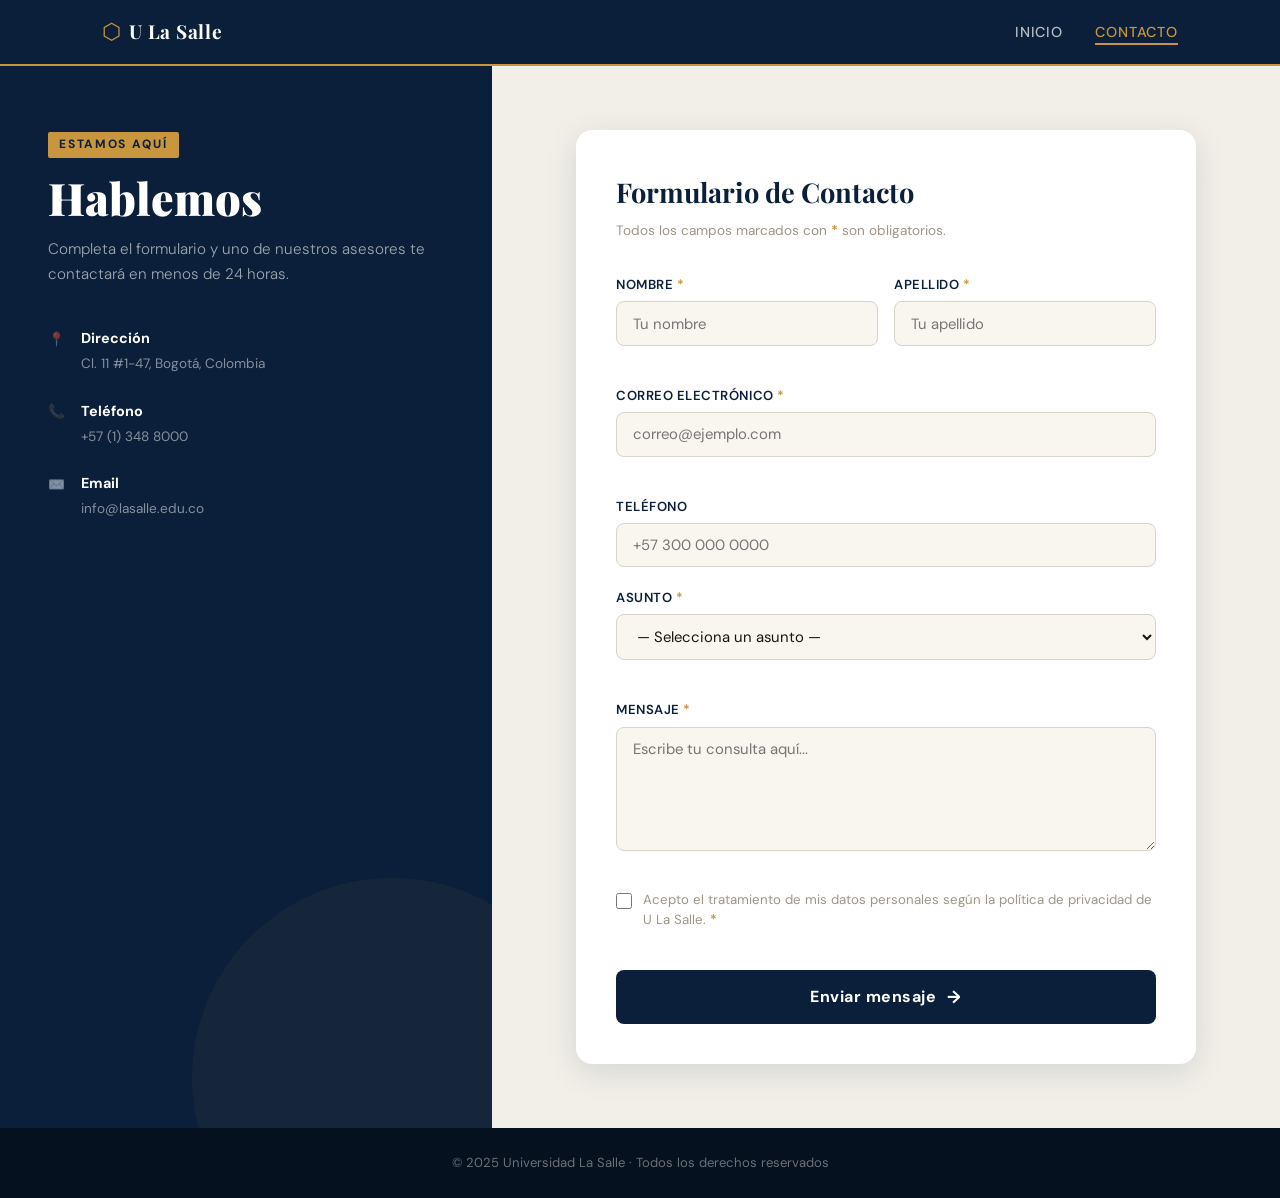
==== contacto.html @ 9fd66e72 "agrege todos los archivos" ====
<!DOCTYPE html>
<html lang="es">
<head>
  <meta charset="UTF-8" />
  <meta name="viewport" content="width=device-width, initial-scale=1.0" />
  <title>Contacto — U La Salle</title>
  <link rel="preconnect" href="https://fonts.googleapis.com" />
  <link href="https://fonts.googleapis.com/css2?family=Playfair+Display:wght@700;900&family=DM+Sans:wght@300;400;500&display=swap" rel="stylesheet" />
  <link rel="stylesheet" href="css/style.css" />
</head>
<body class="contact-page">

  <!-- NAVBAR -->
  <nav class="navbar">
    <div class="nav-inner">
      <div class="nav-logo">
        <span class="logo-icon">⬡</span>
        <span class="logo-text">U La Salle</span>
      </div>
      <ul class="nav-links">
        <li><a href="index.html">Inicio</a></li>
        <li><a href="contacto.html" class="active">Contacto</a></li>
      </ul>
    </div>
  </nav>

  <!-- CONTACT LAYOUT -->
  <main class="contact-main">
    <!-- LADO IZQUIERDO - INFO -->
    <aside class="contact-aside">
      <div class="aside-inner">
        <p class="aside-eyebrow">Estamos aquí</p>
        <h2 class="aside-title">Hablemos</h2>
        <p class="aside-text">
          Completa el formulario y uno de nuestros asesores te contactará en menos de 24 horas.
        </p>

        <div class="contact-info-list">
          <div class="contact-info-item">
            <span class="ci-icon">📍</span>
            <div>
              <strong>Dirección</strong>
              <span>Cl. 11 #1-47, Bogotá, Colombia</span>
            </div>
          </div>
          <div class="contact-info-item">
            <span class="ci-icon">📞</span>
            <div>
              <strong>Teléfono</strong>
              <span>+57 (1) 348 8000</span>
            </div>
          </div>
          <div class="contact-info-item">
            <span class="ci-icon">✉️</span>
            <div>
              <strong>Email</strong>
              <span>info@lasalle.edu.co</span>
            </div>
          </div>
        </div>
      </div>
    </aside>

    <!-- LADO DERECHO - FORMULARIO -->
    <section class="contact-form-wrap">
      <div class="form-card">
        <h3 class="form-title">Formulario de Contacto</h3>
        <p class="form-subtitle">Todos los campos marcados con <span class="req">*</span> son obligatorios.</p>

        <!-- Mensaje de éxito/error (oculto inicialmente) -->
        <div id="form-message" class="form-message hidden"></div>

        <form id="contactForm" novalidate>
          <div class="form-row">
            <div class="form-group">
              <label for="nombre">Nombre <span class="req">*</span></label>
              <input type="text" id="nombre" name="nombre" placeholder="Tu nombre" required />
              <span class="error-msg" id="err-nombre"></span>
            </div>
            <div class="form-group">
              <label for="apellido">Apellido <span class="req">*</span></label>
              <input type="text" id="apellido" name="apellido" placeholder="Tu apellido" required />
              <span class="error-msg" id="err-apellido"></span>
            </div>
          </div>

          <div class="form-group">
            <label for="email">Correo electrónico <span class="req">*</span></label>
            <input type="email" id="email" name="email" placeholder="correo@ejemplo.com" required />
            <span class="error-msg" id="err-email"></span>
          </div>

          <div class="form-group">
            <label for="telefono">Teléfono</label>
            <input type="tel" id="telefono" name="telefono" placeholder="+57 300 000 0000" />
          </div>

          <div class="form-group">
            <label for="asunto">Asunto <span class="req">*</span></label>
            <select id="asunto" name="asunto" required>
              <option value="">— Selecciona un asunto —</option>
              <option value="admisiones">Admisiones e Inscripciones</option>
              <option value="becas">Becas y Financiamiento</option>
              <option value="programas">Información de Programas</option>
              <option value="otro">Otro</option>
            </select>
            <span class="error-msg" id="err-asunto"></span>
          </div>

          <div class="form-group">
            <label for="mensaje">Mensaje <span class="req">*</span></label>
            <textarea id="mensaje" name="mensaje" rows="5" placeholder="Escribe tu consulta aquí..." required></textarea>
            <span class="error-msg" id="err-mensaje"></span>
          </div>

          <div class="form-check">
            <input type="checkbox" id="terminos" name="terminos" required />
            <label for="terminos">Acepto el tratamiento de mis datos personales según la política de privacidad de U La Salle. <span class="req">*</span></label>
          </div>
          <span class="error-msg" id="err-terminos"></span>

          <button type="submit" class="btn-submit" id="submitBtn">
            <span class="btn-text">Enviar mensaje</span>
            <span class="btn-icon">→</span>
          </button>
        </form>
      </div>
    </section>
  </main>

  <!-- FOOTER -->
  <footer class="footer">
    <p>© 2025 Universidad La Salle · Todos los derechos reservados</p>
  </footer>

<script src="js/main.js?v=3"></script>
</body>
</html>
---- css/style.css ----
/* ============================================
   FORMULARIO DE CONTACTO — U LA SALLE
   Estilo: Editorial elegante / Institucional
   ============================================ */

/* ---- VARIABLES ---- */
:root {
  --navy:    #0B1F3A;
  --gold:    #C8963E;
  --gold-lt: #E8B96A;
  --cream:   #F9F6F0;
  --white:   #FFFFFF;
  --gray-1:  #F2EFE9;
  --gray-2:  #D9D3C9;
  --gray-3:  #9E9589;
  --text:    #1A1410;
  --radius:  12px;
  --shadow:  0 8px 32px rgba(11,31,58,.12);
  --font-display: 'Playfair Display', Georgia, serif;
  --font-body:    'DM Sans', sans-serif;
}

/* ---- RESET BASE ---- */
*, *::before, *::after { box-sizing: border-box; margin: 0; padding: 0; }
html { scroll-behavior: smooth; }
body {
  font-family: var(--font-body);
  background: var(--cream);
  color: var(--text);
  line-height: 1.65;
  -webkit-font-smoothing: antialiased;
}

/* ---- NAVBAR ---- */
.navbar {
  position: sticky;
  top: 0;
  z-index: 100;
  background: var(--navy);
  border-bottom: 2px solid var(--gold);
}
.nav-inner {
  max-width: 1140px;
  margin: 0 auto;
  padding: 0 2rem;
  height: 64px;
  display: flex;
  align-items: center;
  justify-content: space-between;
}
.nav-logo {
  display: flex;
  align-items: center;
  gap: .5rem;
  text-decoration: none;
  color: var(--white);
}
.logo-icon { font-size: 1.4rem; color: var(--gold); }
.logo-text { font-family: var(--font-display); font-size: 1.2rem; font-weight: 700; color: var(--white); letter-spacing: .04em; }
.nav-links { list-style: none; display: flex; gap: 2rem; }
.nav-links a {
  text-decoration: none;
  color: rgba(255,255,255,.7);
  font-size: .9rem;
  font-weight: 500;
  letter-spacing: .06em;
  text-transform: uppercase;
  transition: color .2s;
  padding-bottom: 2px;
  border-bottom: 2px solid transparent;
}
.nav-links a:hover,
.nav-links a.active {
  color: var(--gold);
  border-bottom-color: var(--gold);
}

/* ---- HERO ---- */
.hero {
  position: relative;
  min-height: calc(100vh - 64px);
  background: var(--navy);
  display: flex;
  align-items: center;
  overflow: hidden;
  padding: 5rem 2rem;
}
.hero-bg { position: absolute; inset: 0; overflow: hidden; pointer-events: none; }
.circle {
  position: absolute;
  border-radius: 50%;
  opacity: .07;
}
.c1 { width: 600px; height: 600px; background: var(--gold); top: -200px; right: -100px; }
.c2 { width: 300px; height: 300px; background: var(--gold); bottom: -80px; left: 10%; }
.c3 { width: 150px; height: 150px; background: var(--white); top: 40%; left: 35%; }

.hero-content {
  position: relative;
  z-index: 2;
  max-width: 540px;
  flex: 1;
  max-width: 1140px;
  margin: 0 auto;
  padding: 0 1rem;
}
.hero > * { max-width: 1140px; width: 100%; }

/* Reposicionar con grid */
.hero {
  display: grid;
  grid-template-columns: 1fr 1fr;
  gap: 3rem;
  align-items: center;
}
.hero-bg { grid-column: 1 / -1; grid-row: 1; }
.hero-content { grid-column: 1; grid-row: 1; z-index: 2; padding: 2rem 2rem 2rem 6%; }
.hero-visual  { grid-column: 2; grid-row: 1; z-index: 2; padding: 2rem 6% 2rem 2rem; display: flex; flex-direction: column; gap: 1rem; align-items: flex-end; }

.hero-eyebrow {
  display: inline-block;
  background: var(--gold);
  color: var(--navy);
  font-size: .78rem;
  font-weight: 700;
  letter-spacing: .14em;
  text-transform: uppercase;
  padding: .25rem .75rem;
  border-radius: 2px;
  margin-bottom: 1.2rem;
}
.hero-title {
  font-family: var(--font-display);
  font-size: clamp(2.8rem, 5vw, 4.5rem);
  font-weight: 900;
  line-height: 1.05;
  color: var(--white);
  margin-bottom: 1.5rem;
}
.hero-title em { color: var(--gold); font-style: normal; }
.hero-subtitle {
  color: rgba(255,255,255,.72);
  font-size: 1.05rem;
  max-width: 420px;
  margin-bottom: 2.5rem;
  font-weight: 300;
}

/* ---- BOTONES ---- */
.btn-primary {
  display: inline-block;
  background: var(--gold);
  color: var(--navy);
  font-weight: 700;
  font-size: .95rem;
  letter-spacing: .04em;
  padding: .85rem 2rem;
  border-radius: 4px;
  text-decoration: none;
  transition: background .2s, transform .15s;
}
.btn-primary:hover { background: var(--gold-lt); transform: translateY(-2px); }

/* ---- FLOATING CARDS (HERO) ---- */
.card-float {
  background: rgba(255,255,255,.08);
  border: 1px solid rgba(200,150,62,.25);
  backdrop-filter: blur(8px);
  border-radius: var(--radius);
  padding: 1.2rem 1.6rem;
  display: flex;
  flex-direction: column;
  gap: .2rem;
  width: 200px;
  animation: floatUp 3s ease-in-out infinite alternate;
}
.card-float:nth-child(2) { animation-delay: .7s; }
.card-float:nth-child(3) { animation-delay: 1.4s; }
@keyframes floatUp { from { transform: translateY(0); } to { transform: translateY(-10px); } }
.card-icon { font-size: 1.5rem; margin-bottom: .3rem; }
.card-float strong { font-family: var(--font-display); font-size: 1.4rem; color: var(--gold); }
.card-float span { font-size: .8rem; color: rgba(255,255,255,.6); }

/* ---- INFO SECTION ---- */
.info-section { padding: 6rem 2rem; }
.container { max-width: 1140px; margin: 0 auto; }
.section-title {
  font-family: var(--font-display);
  font-size: clamp(2rem, 3.5vw, 3rem);
  font-weight: 900;
  color: var(--navy);
  text-align: center;
  margin-bottom: 3rem;
  position: relative;
}
.section-title::after {
  content: '';
  display: block;
  width: 60px;
  height: 4px;
  background: var(--gold);
  margin: .8rem auto 0;
  border-radius: 2px;
}
.cards-grid {
  display: grid;
  grid-template-columns: repeat(auto-fit, minmax(260px, 1fr));
  gap: 1.5rem;
}
.info-card {
  background: var(--white);
  border: 1px solid var(--gray-2);
  border-radius: var(--radius);
  padding: 2rem;
  transition: box-shadow .2s, transform .2s;
}
.info-card:hover { box-shadow: var(--shadow); transform: translateY(-4px); }
.card-num {
  font-family: var(--font-display);
  font-size: 3rem;
  font-weight: 900;
  color: var(--gold);
  opacity: .35;
  line-height: 1;
  margin-bottom: .5rem;
}
.info-card h3 { font-size: 1.1rem; font-weight: 700; color: var(--navy); margin-bottom: .6rem; }
.info-card p { font-size: .92rem; color: var(--gray-3); }

/* ---- CTA SECTION ---- */
.cta-section {
  background: var(--navy);
  padding: 5rem 2rem;
  text-align: center;
}
.cta-section h2 {
  font-family: var(--font-display);
  font-size: 2.2rem;
  color: var(--white);
  margin-bottom: 1rem;
}
.cta-section p {
  color: rgba(255,255,255,.65);
  font-size: 1rem;
  margin-bottom: 2rem;
  font-weight: 300;
}

/* ---- FOOTER ---- */
.footer {
  background: #06111F;
  color: rgba(255,255,255,.4);
  text-align: center;
  padding: 1.5rem;
  font-size: .82rem;
}

/* ============================================
   PÁGINA DE CONTACTO
   ============================================ */
.contact-page { background: var(--gray-1); }

.contact-main {
  display: grid;
  grid-template-columns: 1fr 1.6fr;
  min-height: calc(100vh - 64px);
}

/* ASIDE */
.contact-aside {
  background: var(--navy);
  padding: 4rem 3rem;
  position: relative;
  overflow: hidden;
}
.contact-aside::before {
  content: '';
  position: absolute;
  width: 400px; height: 400px;
  background: var(--gold);
  border-radius: 50%;
  opacity: .06;
  bottom: -150px; right: -100px;
}
.aside-inner { position: relative; z-index: 1; }
.aside-eyebrow {
  display: inline-block;
  background: var(--gold);
  color: var(--navy);
  font-size: .75rem;
  font-weight: 700;
  letter-spacing: .14em;
  text-transform: uppercase;
  padding: .2rem .7rem;
  border-radius: 2px;
  margin-bottom: 1rem;
}
.aside-title {
  font-family: var(--font-display);
  font-size: 2.8rem;
  font-weight: 900;
  color: var(--white);
  line-height: 1.05;
  margin-bottom: 1rem;
}
.aside-text { color: rgba(255,255,255,.6); font-size: .95rem; font-weight: 300; margin-bottom: 2.5rem; }

.contact-info-list { display: flex; flex-direction: column; gap: 1.5rem; }
.contact-info-item {
  display: flex;
  align-items: flex-start;
  gap: 1rem;
}
.ci-icon { font-size: 1.3rem; margin-top: .1rem; }
.contact-info-item div { display: flex; flex-direction: column; gap: .15rem; }
.contact-info-item strong { color: var(--white); font-size: .9rem; }
.contact-info-item span  { color: rgba(255,255,255,.5); font-size: .85rem; }

/* FORM SECTION */
.contact-form-wrap {
  padding: 4rem 3rem;
  display: flex;
  align-items: flex-start;
  justify-content: center;
}
.form-card {
  background: var(--white);
  border-radius: 16px;
  box-shadow: var(--shadow);
  padding: 2.5rem;
  width: 100%;
  max-width: 620px;
}
.form-title {
  font-family: var(--font-display);
  font-size: 1.7rem;
  font-weight: 700;
  color: var(--navy);
  margin-bottom: .3rem;
}
.form-subtitle { font-size: .85rem; color: var(--gray-3); margin-bottom: 2rem; }
.req { color: var(--gold); font-weight: 700; }

.form-row { display: grid; grid-template-columns: 1fr 1fr; gap: 1rem; }

.form-group {
  display: flex;
  flex-direction: column;
  gap: .35rem;
  margin-bottom: 1.2rem;
}
.form-group label {
  font-size: .82rem;
  font-weight: 600;
  color: var(--navy);
  letter-spacing: .04em;
  text-transform: uppercase;
}
.form-group input,
.form-group select,
.form-group textarea {
  border: 1.5px solid var(--gray-2);
  border-radius: 8px;
  padding: .7rem 1rem;
  font-family: var(--font-body);
  font-size: .93rem;
  color: var(--text);
  background: var(--cream);
  outline: none;
  transition: border-color .2s, box-shadow .2s;
}
.form-group input:focus,
.form-group select:focus,
.form-group textarea:focus {
  border-color: var(--gold);
  box-shadow: 0 0 0 3px rgba(200,150,62,.15);
}
.form-group input.invalid,
.form-group select.invalid,
.form-group textarea.invalid {
  border-color: #D94F5C;
}
.form-group textarea { resize: vertical; min-height: 120px; }

.error-msg {
  font-size: .78rem;
  color: #D94F5C;
  min-height: .9rem;
  display: block;
}

.form-check {
  display: flex;
  align-items: flex-start;
  gap: .7rem;
  margin-bottom: .4rem;
}
.form-check input[type="checkbox"] {
  width: 16px;
  height: 16px;
  margin-top: 3px;
  flex-shrink: 0;
  accent-color: var(--gold);
}
.form-check label { font-size: .83rem; color: var(--gray-3); line-height: 1.5; }

.btn-submit {
  width: 100%;
  background: var(--navy);
  color: var(--white);
  border: none;
  padding: 1rem 2rem;
  border-radius: 8px;
  font-family: var(--font-body);
  font-size: 1rem;
  font-weight: 700;
  cursor: pointer;
  display: flex;
  align-items: center;
  justify-content: center;
  gap: .7rem;
  margin-top: 1.2rem;
  transition: background .2s, transform .15s;
  letter-spacing: .03em;
}
.btn-submit:hover { background: var(--gold); color: var(--navy); transform: translateY(-2px); }
.btn-submit:active { transform: translateY(0); }
.btn-icon { font-size: 1.1rem; transition: transform .2s; }
.btn-submit:hover .btn-icon { transform: translateX(4px); }

/* MENSAJES */
.form-message {
  padding: 1rem 1.2rem;
  border-radius: 8px;
  font-size: .9rem;
  margin-bottom: 1.2rem;
  font-weight: 500;
}
.form-message.success { background: #E8F5E9; color: #2E7D32; border: 1px solid #A5D6A7; }
.form-message.error   { background: #FFEBEE; color: #C62828; border: 1px solid #FFCDD2; }
.hidden { display: none; }

/* ---- RESPONSIVE ---- */
@media (max-width: 900px) {
  .hero { grid-template-columns: 1fr; }
  .hero-visual { display: none; }
  .hero-content { padding: 3rem 1.5rem; }
  .contact-main { grid-template-columns: 1fr; }
  .contact-aside { padding: 2.5rem 1.5rem; }
  .contact-form-wrap { padding: 2rem 1.5rem; }
  .form-row { grid-template-columns: 1fr; }
}

@media (max-width: 600px) {
  .nav-inner { padding: 0 1rem; }
  .hero-title { font-size: 2.4rem; }
}
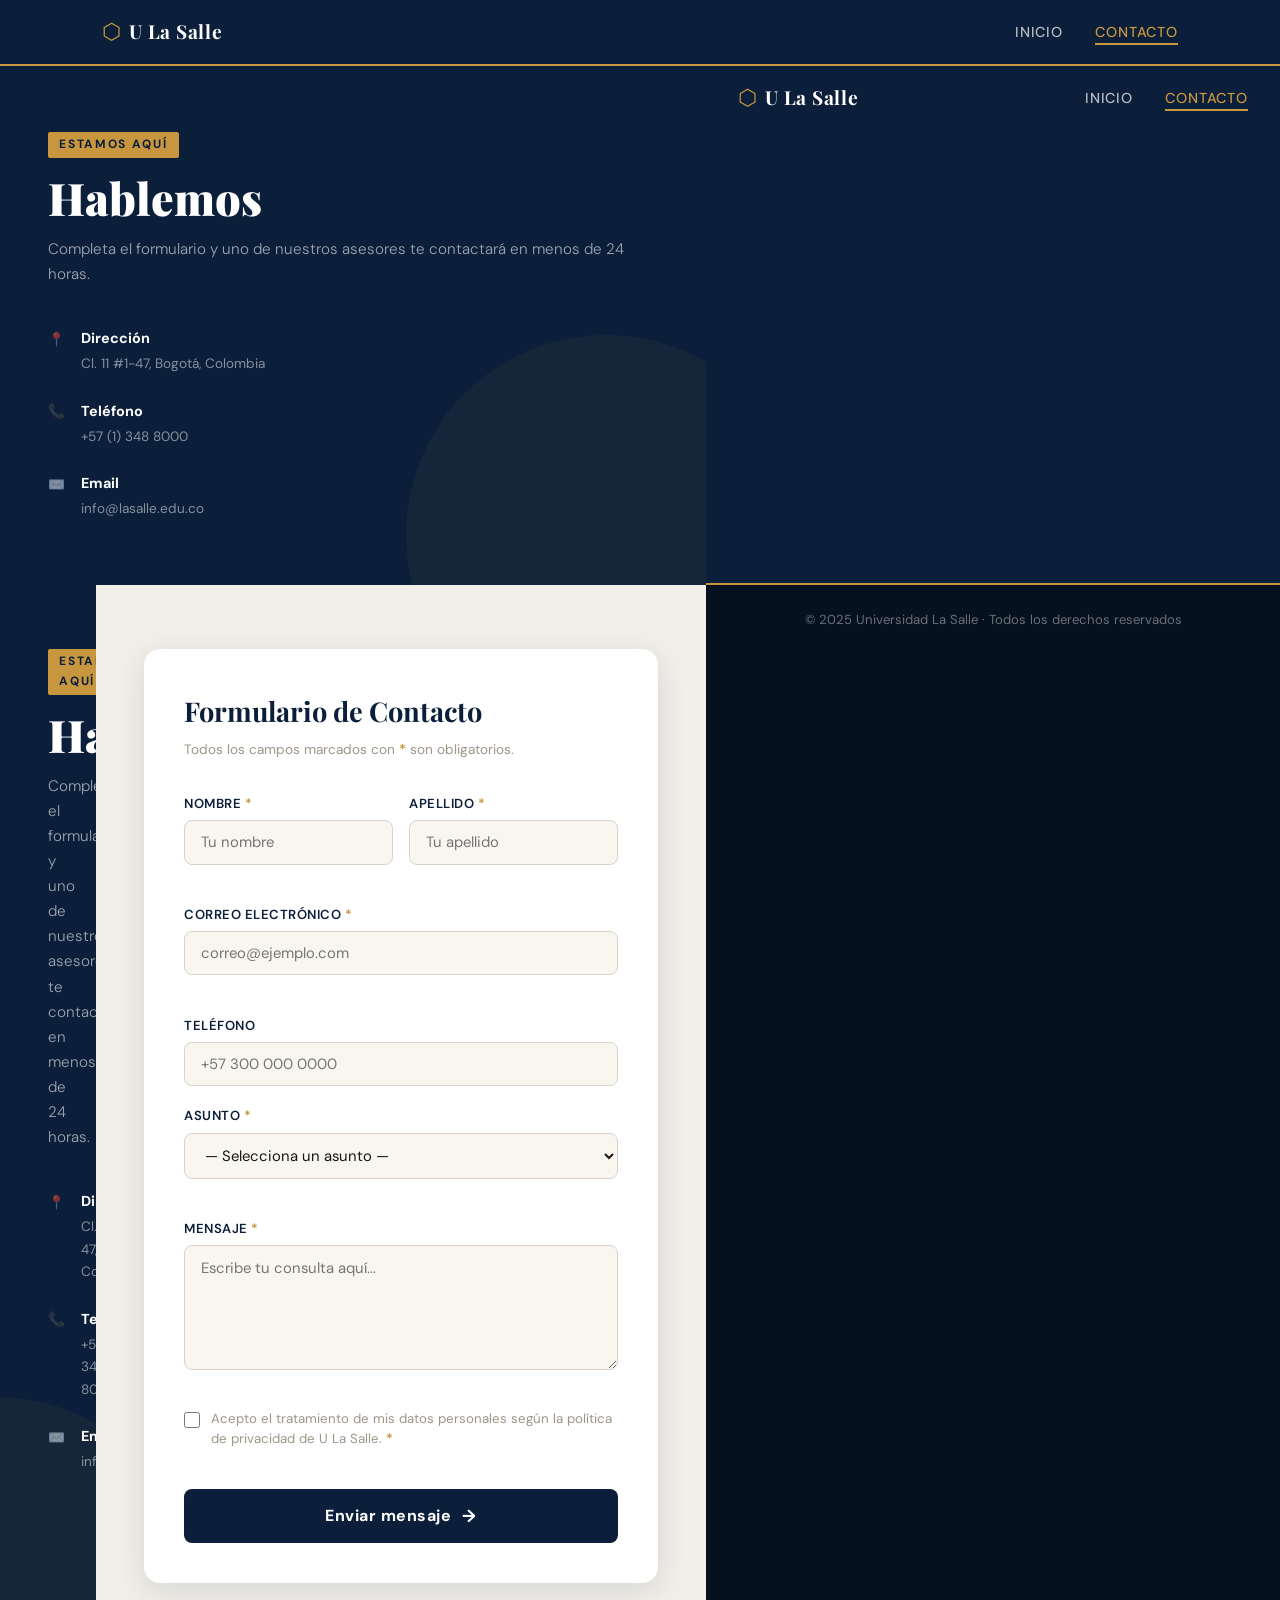
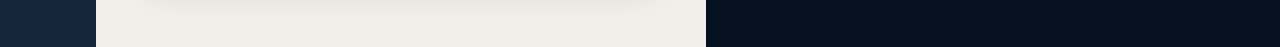
==== commit 1a1b557f: "Maquetación inicial de HTML" ====
--- a/contacto.html
+++ b/contacto.html
@@ -9,6 +9,54 @@
   <link rel="stylesheet" href="css/style.css" />
 </head>
 <body class="contact-page">
+
+  <nav class="navbar">
+    <div class="nav-inner">
+      <div class="nav-logo">
+        <span class="logo-icon">⬡</span>
+        <span class="logo-text">U La Salle</span>
+      </div>
+      <ul class="nav-links">
+        <li><a href="index.html">Inicio</a></li>
+        <li><a href="contacto.html" class="active">Contacto</a></li>
+      </ul>
+    </div>
+  </nav>
+
+  <main class="contact-main">
+    <aside class="contact-aside">
+      <div class="aside-inner">
+        <p class="aside-eyebrow">Estamos aquí</p>
+        <h2 class="aside-title">Hablemos</h2>
+        <p class="aside-text">
+          Completa el formulario y uno de nuestros asesores te contactará en menos de 24 horas.
+        </p>
+
+        <div class="contact-info-list">
+          <div class="contact-info-item">
+            <span class="ci-icon">📍</span>
+            <div>
+              <strong>Dirección</strong>
+              <span>Cl. 11 #1-47, Bogotá, Colombia</span>
+            </div>
+          </div>
+          <div class="contact-info-item">
+            <span class="ci-icon">📞</span>
+            <div>
+              <strong>Teléfono</strong>
+              <span>+57 (1) 348 8000</span>
+            </div>
+          </div>
+          <div class="contact-info-item">
+            <span class="ci-icon">✉️</span>
+            <div>
+              <strong>Email</strong>
+              <span>info@lasalle.edu.co</span>
+            </div>
+          </div>
+        </div>
+      </div>
+    </aside>
 
   <!-- NAVBAR -->
   <nav class="navbar">
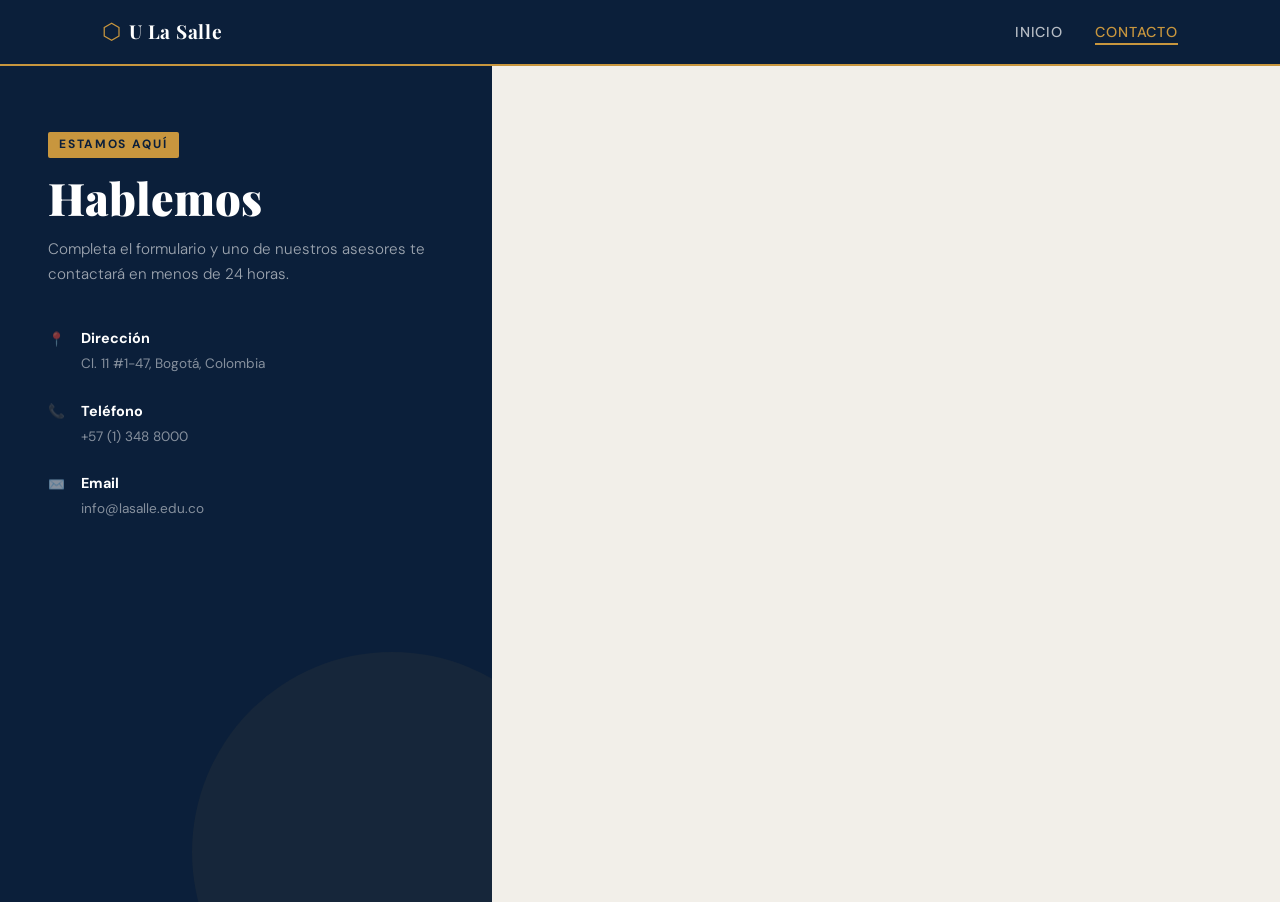
==== commit 340cf0e6: "Maquetación inicial de HTML, Navbar y Aside de contacto" ====
--- a/contacto.html
+++ b/contacto.html
@@ -57,130 +57,3 @@
         </div>
       </div>
     </aside>
-
-  <!-- NAVBAR -->
-  <nav class="navbar">
-    <div class="nav-inner">
-      <div class="nav-logo">
-        <span class="logo-icon">⬡</span>
-        <span class="logo-text">U La Salle</span>
-      </div>
-      <ul class="nav-links">
-        <li><a href="index.html">Inicio</a></li>
-        <li><a href="contacto.html" class="active">Contacto</a></li>
-      </ul>
-    </div>
-  </nav>
-
-  <!-- CONTACT LAYOUT -->
-  <main class="contact-main">
-    <!-- LADO IZQUIERDO - INFO -->
-    <aside class="contact-aside">
-      <div class="aside-inner">
-        <p class="aside-eyebrow">Estamos aquí</p>
-        <h2 class="aside-title">Hablemos</h2>
-        <p class="aside-text">
-          Completa el formulario y uno de nuestros asesores te contactará en menos de 24 horas.
-        </p>
-
-        <div class="contact-info-list">
-          <div class="contact-info-item">
-            <span class="ci-icon">📍</span>
-            <div>
-              <strong>Dirección</strong>
-              <span>Cl. 11 #1-47, Bogotá, Colombia</span>
-            </div>
-          </div>
-          <div class="contact-info-item">
-            <span class="ci-icon">📞</span>
-            <div>
-              <strong>Teléfono</strong>
-              <span>+57 (1) 348 8000</span>
-            </div>
-          </div>
-          <div class="contact-info-item">
-            <span class="ci-icon">✉️</span>
-            <div>
-              <strong>Email</strong>
-              <span>info@lasalle.edu.co</span>
-            </div>
-          </div>
-        </div>
-      </div>
-    </aside>
-
-    <!-- LADO DERECHO - FORMULARIO -->
-    <section class="contact-form-wrap">
-      <div class="form-card">
-        <h3 class="form-title">Formulario de Contacto</h3>
-        <p class="form-subtitle">Todos los campos marcados con <span class="req">*</span> son obligatorios.</p>
-
-        <!-- Mensaje de éxito/error (oculto inicialmente) -->
-        <div id="form-message" class="form-message hidden"></div>
-
-        <form id="contactForm" novalidate>
-          <div class="form-row">
-            <div class="form-group">
-              <label for="nombre">Nombre <span class="req">*</span></label>
-              <input type="text" id="nombre" name="nombre" placeholder="Tu nombre" required />
-              <span class="error-msg" id="err-nombre"></span>
-            </div>
-            <div class="form-group">
-              <label for="apellido">Apellido <span class="req">*</span></label>
-              <input type="text" id="apellido" name="apellido" placeholder="Tu apellido" required />
-              <span class="error-msg" id="err-apellido"></span>
-            </div>
-          </div>
-
-          <div class="form-group">
-            <label for="email">Correo electrónico <span class="req">*</span></label>
-            <input type="email" id="email" name="email" placeholder="correo@ejemplo.com" required />
-            <span class="error-msg" id="err-email"></span>
-          </div>
-
-          <div class="form-group">
-            <label for="telefono">Teléfono</label>
-            <input type="tel" id="telefono" name="telefono" placeholder="+57 300 000 0000" />
-          </div>
-
-          <div class="form-group">
-            <label for="asunto">Asunto <span class="req">*</span></label>
-            <select id="asunto" name="asunto" required>
-              <option value="">— Selecciona un asunto —</option>
-              <option value="admisiones">Admisiones e Inscripciones</option>
-              <option value="becas">Becas y Financiamiento</option>
-              <option value="programas">Información de Programas</option>
-              <option value="otro">Otro</option>
-            </select>
-            <span class="error-msg" id="err-asunto"></span>
-          </div>
-
-          <div class="form-group">
-            <label for="mensaje">Mensaje <span class="req">*</span></label>
-            <textarea id="mensaje" name="mensaje" rows="5" placeholder="Escribe tu consulta aquí..." required></textarea>
-            <span class="error-msg" id="err-mensaje"></span>
-          </div>
-
-          <div class="form-check">
-            <input type="checkbox" id="terminos" name="terminos" required />
-            <label for="terminos">Acepto el tratamiento de mis datos personales según la política de privacidad de U La Salle. <span class="req">*</span></label>
-          </div>
-          <span class="error-msg" id="err-terminos"></span>
-
-          <button type="submit" class="btn-submit" id="submitBtn">
-            <span class="btn-text">Enviar mensaje</span>
-            <span class="btn-icon">→</span>
-          </button>
-        </form>
-      </div>
-    </section>
-  </main>
-
-  <!-- FOOTER -->
-  <footer class="footer">
-    <p>© 2025 Universidad La Salle · Todos los derechos reservados</p>
-  </footer>
-
-<script src="js/main.js?v=3"></script>
-</body>
-</html>
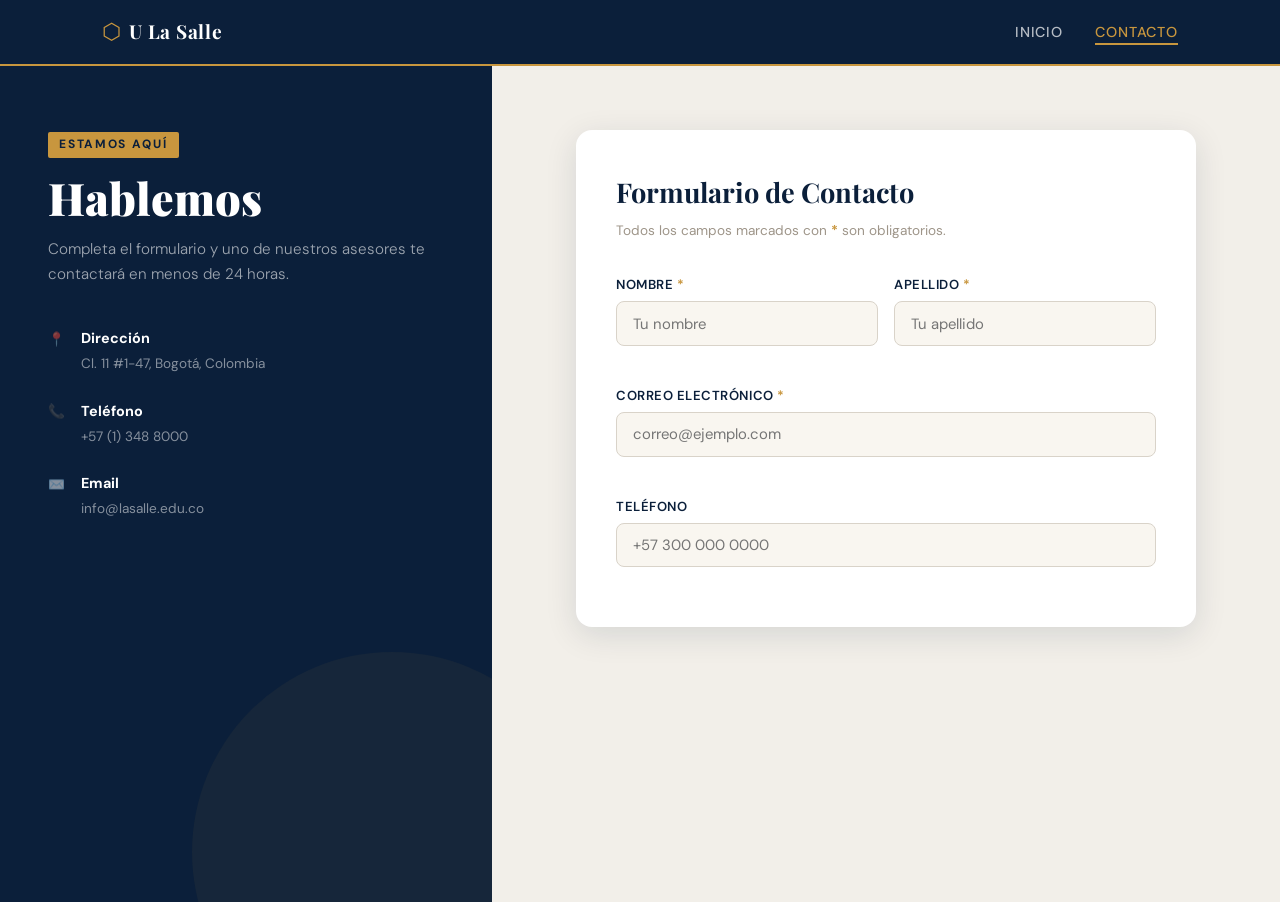
==== commit 68d12394: "Añadidos campos de datos personales con tooltips en labels" ====
--- a/contacto.html
+++ b/contacto.html
@@ -57,3 +57,34 @@
         </div>
       </div>
     </aside>
+    <section class="contact-form-wrap">
+      <div class="form-card">
+        <h3 class="form-title">Formulario de Contacto</h3>
+        <p class="form-subtitle">Todos los campos marcados con <span class="req">*</span> son obligatorios.</p>
+
+        <div id="form-message" class="form-message hidden"></div>
+
+        <form id="contactForm" novalidate>
+          <div class="form-row">
+            <div class="form-group">
+              <label for="nombre" title="Ingresa tus nombres completos">Nombre <span class="req">*</span></label>
+              <input type="text" id="nombre" name="nombre" placeholder="Tu nombre" required />
+              <span class="error-msg" id="err-nombre"></span>
+            </div>
+            <div class="form-group">
+              <label for="apellido" title="Ingresa tus apellidos completos">Apellido <span class="req">*</span></label>
+              <input type="text" id="apellido" name="apellido" placeholder="Tu apellido" required />
+              <span class="error-msg" id="err-apellido"></span>
+            </div>
+          </div>
+
+          <div class="form-group">
+            <label for="email" title="Usa un correo que revises frecuentemente">Correo electrónico <span class="req">*</span></label>
+            <input type="email" id="email" name="email" placeholder="correo@ejemplo.com" required />
+            <span class="error-msg" id="err-email"></span>
+          </div>
+
+          <div class="form-group">
+            <label for="telefono" title="Incluye el código de área si estás fuera de Colombia">Teléfono</label>
+            <input type="tel" id="telefono" name="telefono" placeholder="+57 300 000 0000" />
+          </div>
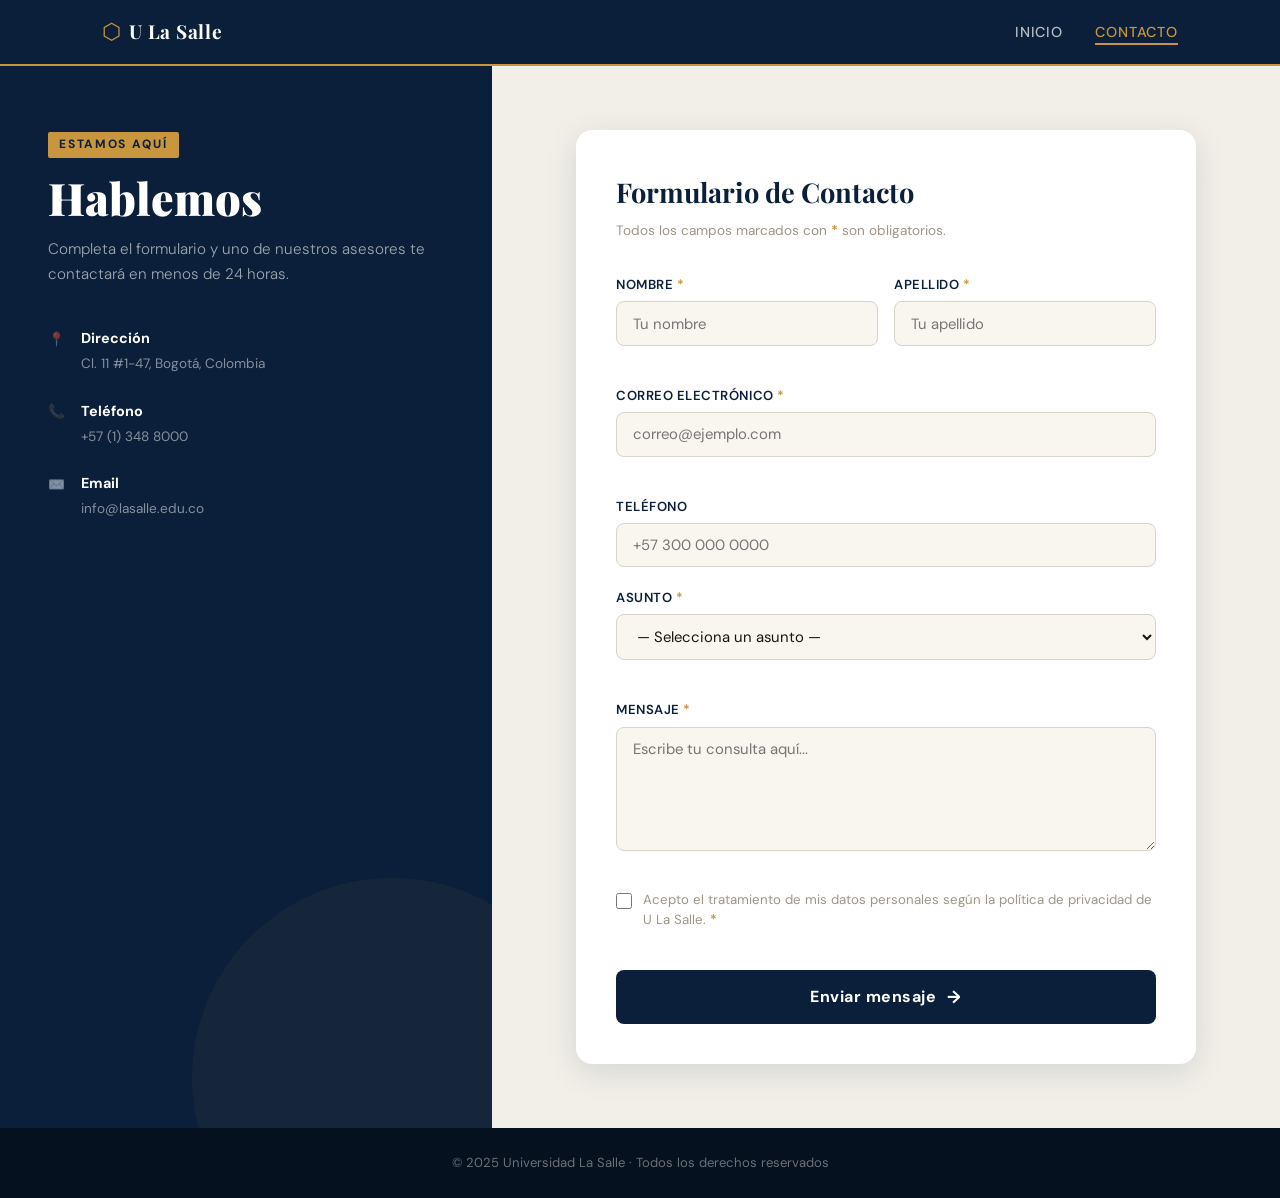
==== commit 7d1096f5: "Integrados campos de asunto, mensaje, términos y pie de página" ====
--- a/contacto.html
+++ b/contacto.html
@@ -88,3 +88,43 @@
             <label for="telefono" title="Incluye el código de área si estás fuera de Colombia">Teléfono</label>
             <input type="tel" id="telefono" name="telefono" placeholder="+57 300 000 0000" />
           </div>
+          <div class="form-group">
+            <label for="asunto" title="Elige el departamento adecuado para agilizar tu consulta">Asunto <span class="req">*</span></label>
+            <select id="asunto" name="asunto" required>
+              <option value="">— Selecciona un asunto —</option>
+              <option value="admisiones">Admisiones e Inscripciones</option>
+              <option value="becas">Becas y Financiamiento</option>
+              <option value="programas">Información de Programas</option>
+              <option value="otro">Otro</option>
+            </select>
+            <span class="error-msg" id="err-asunto"></span>
+          </div>
+
+          <div class="form-group">
+            <label for="mensaje" title="Trata de ser lo más específico posible con tu requerimiento">Mensaje <span class="req">*</span></label>
+            <textarea id="mensaje" name="mensaje" rows="5" placeholder="Escribe tu consulta aquí..." required></textarea>
+            <span class="error-msg" id="err-mensaje"></span>
+          </div>
+
+          <div class="form-check">
+            <input type="checkbox" id="terminos" name="terminos" required />
+            <label for="terminos" title="Es obligatorio aceptar nuestra política de privacidad para contactarnos">Acepto el tratamiento de mis datos personales según la política de privacidad de U La Salle. <span class="req">*</span></label>
+          </div>
+          <span class="error-msg" id="err-terminos"></span>
+
+          <button type="submit" class="btn-submit" id="submitBtn">
+            <span class="btn-text">Enviar mensaje</span>
+            <span class="btn-icon">→</span>
+          </button>
+        </form>
+      </div>
+    </section>
+  </main>
+
+  <footer class="footer">
+    <p>© 2025 Universidad La Salle · Todos los derechos reservados</p>
+  </footer>
+
+<script src="js/main.js?v=3"></script>
+</body>
+</html>
